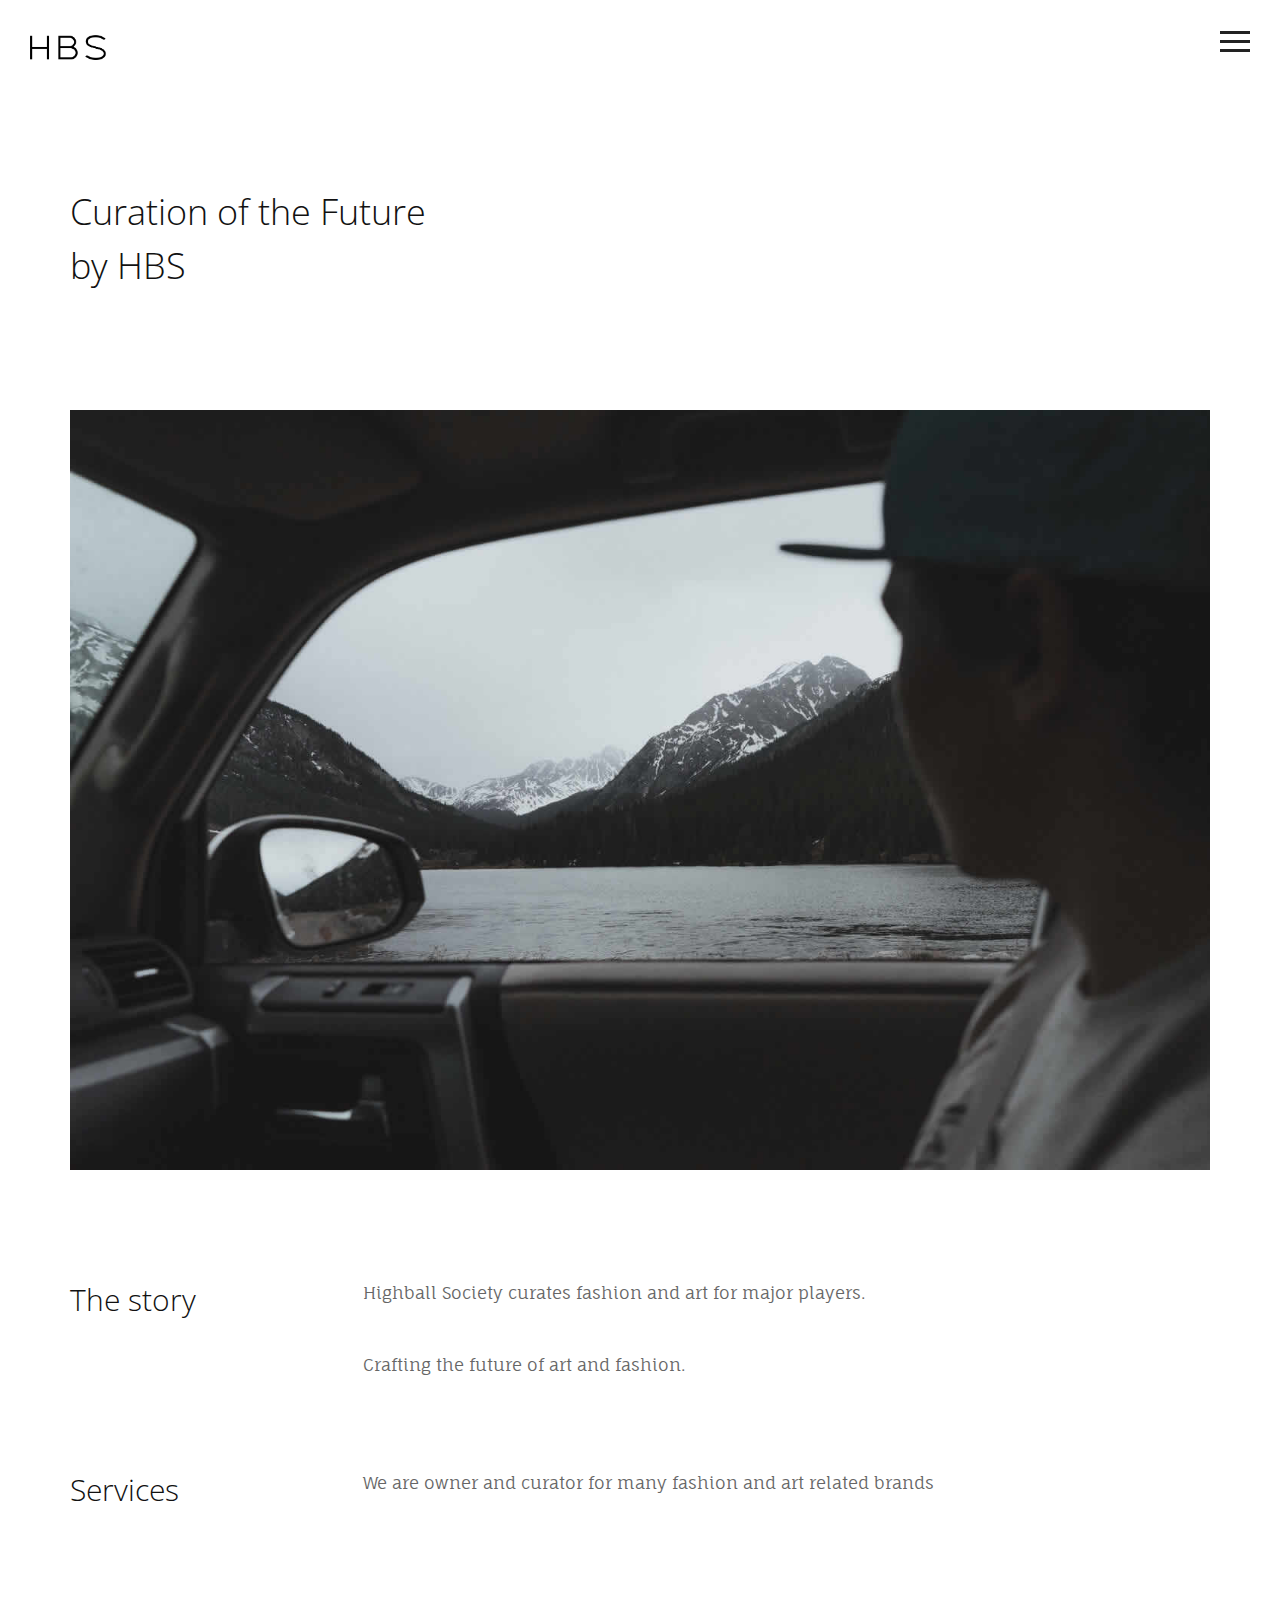
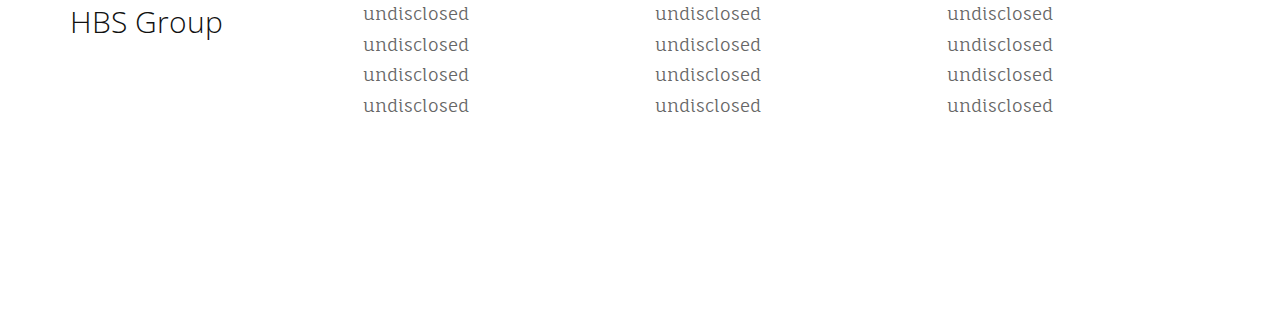
==== about.html @ 87863b19 "Update about.html" ====
<!DOCTYPE html>
<html lang="en">
   <head>
      <meta charset="utf-8">
      <meta http-equiv="X-UA-Compatible" content="IE=edge">
      <meta name="viewport" content="width=device-width, initial-scale=1">
      <meta name="description" content="">
      <meta name="author" content="">
      <title>HBS - Highball Society</title>
      <!-- Css -->
      <link href="css/bootstrap.css" rel="stylesheet">
      <link href="css/style.css" rel="stylesheet">
      <link rel="shortcut icon" type="image/x-icon" href="favicon.ico?">
   </head>
   <body>
      <nav class="navbar navbar-default color-fill navbar-fixed-top">
         <div class="col-md-12">
            <div class="nav">
               <button class="btn-nav">
               <span class="icon-bar top"></span>
               <span class="icon-bar middle"></span>
               <span class="icon-bar bottom"></span>
               </button>
            </div>
            <a class="navbar-brand" href="index.html">
            <img class="logo" src="img/logo.png" alt="logo">
            </a>
            <div class="nav-content hideNav hidden">
               <ul class="nav-list vcenter">
                  <li class="nav-item"><a class="item-anchor" href="index.html">Home</a></li>
                  <li class="nav-item"><a class="item-anchor" href="about.html">About</a></li>
                  <li class="nav-item"><a class="item-anchor" href="portfolio.html">Gallery</a></li>
                  <li class="nav-item"><a class="item-anchor" href="contact.html">Contact</a></li>
               </ul>
            </div>
         </div>
      </nav>
      <section id="about">
         <div class="container">
            <div class="row">
               <div class="col-md-12">
                  <h1>
                     Curation of the Future
                     <br>
                     by HBS
                  </h1>
                  <br>
                  <img class="img-responsive margin-top-45" src="img/4.jpg" alt="me">
               </div>
            </div>
            <br>
            <div class="row margin-top-45">
               <div class="col-md-3">
                  <h2>The story</h2>
               </div>
               <div class="col-md-9">
                  <p>
                     Highball Society curates fashion and art for major players.
                  </p>
                  <br>
                  <p>  
                     Crafting the future of art and fashion.
                  </p>
               </div>
            </div>
            <div class="row margin-top-45">
               <div class="col-md-3">
                  <h2>Services</h2>
               </div>
               <div class="col-md-9">
                  <p>
                     We are owner and curator for many fashion and art related brands
                  </p>
               </div>
            </div>
            <div class="row margin-top-45">
               <div class="col-md-3">
                  <h2>HBS Group</h2>
               </div>
               <div class="col-md-9">
                  <div class="row">
                     <div class="col-md-4">
                        <ul class="list-unstyled">
                           <li>undisclosed</li>
                           <li>undisclosed</li>
                           <li>undisclosed</li>
                           <li>undisclosed</li>
                        </ul>
                     </div>
                     <div class="col-md-4">
                        <ul class="list-unstyled">
                           <li>undisclosed</li>
                           <li>undisclosed</li>
                           <li>undisclosed</li>
                           <li>undisclosed</li>
                        </ul>
                     </div>
                     <div class="col-md-4">
                        <ul class="list-unstyled">
                           <li>undisclosed</li>
                           <li>undisclosed</li>
                           <li>undisclosed</li>
                           <li>undisclosed</li>
                        </ul>
                     </div>
                  </div>
               </div>
            </div>
         </div>
      </section>
      <!-- script -->
      <script src="js/jquery.js"></script>
      <script src="js/bootstrap.min.js"></script>
      <script src="js/modernizr.js"></script>
      <script src="js/script.js"></script>
   </body>
</html>
---- css/style.css ----
@import url(https://fonts.googleapis.com/css?family=Open+Sans:400,300);
@import 'https://fonts.googleapis.com/css?family=Fauna+One';

/*---------- Global Style ----------*/

body {
    color: #222;
    font-family: 'Fauna One', serif;
    font-size: 17px;
    line-height: 1.8!important;
}
html {
    overflow-x: hidden;
}
h1,
h2,
h3,
h4,
h5,
h6 {
    font-family: 'Open Sans', sans-serif;
    font-weight: 200;
    color: #111;
    line-height: 1.5em;
    margin-top: 0;
}
p {
    font-family: 'Fauna One', serif;
    font-weight: 300;
    margin-top: 1px;
}
p,
ul,
li {
    color: #666;
}
section {
    padding-top: 185px;
    padding-bottom: 185px;
}
.no-gutter {
    padding-right: 0;
    padding-left: 0;
}
a,
a:link {
    color: #666;
}
a:hover,
a:focus,
a:visited {
    color: #666;
    text-decoration: none;
}
.vcenter {
    position: relative;
    top: 50%;
    transform: translateY(-50%);
    -webkit-transform: translateY(-50%);
    -ms-transform: translateY(-50%);
}
.fill {
    height: 100vh;
}
.margin-top-05 {
    margin-top: 0.5em;
}
.margin-top-10 {
    margin-top: 1.0em;
}
.margin-top-15 {
    margin-top: 1.5em;
}
.margin-top-20 {
    margin-top: 2.0em;
}
.margin-top-25 {
    margin-top: 2.5em;
}
.margin-top-30 {
    margin-top: 3.0em;
}
.margin-top-35 {
    margin-top: 3.5em;
}
.margin-top-40 {
    margin-top: 4.0em;
}
.margin-top-45 {
    margin-top: 4.5em;
}

/*---------- Navbar ----------*/

.nav {
    position: relative;
    width: auto;
    display: inline-block;
    border: none;
    float: right;
    z-index: 99999;
}
.navbar-fixed-top {
    padding-top: 10px;
}
.navbar-brand {
    padding-top: 25px;
}
.navbar-brand > img {
    max-width: 127px;
    z-index: 9999;
}
@media (max-width: 768px) {
    .navbar-brand {
        padding-left: 0px;
    }
}
.navbar-default {
    background-color: transparent;
    border-color: transparent;
}
.navbar-default.color-fill {
    background-color: #fff;
    border-color: transparent;
}
.btn-nav {
    background: transparent;
    border: none;
    padding: 15px;
    -webkit-transition: all .5s ease;
    -moz-transition: all .5s ease;
    -ms-transition: all .5s ease;
    -o-transition: all .5s ease;
    transition: all .5s ease;
    cursor: pointer;
    z-index: 99999;
}
@media (max-width: 768px) {
    .btn-nav {
        padding: 15px 0;
    }
}
.btn-nav:focus {
    outline: 0;
}
.icon-bar {
    display: block;
    margin: 6px 0;
    width: 30px;
    height: 3px;
    background-color: #222;
}
.icon-bar.inverted {
    background-color: #fff;
}
@media (max-width: 992px) {
    .icon-bar.inverted {
        background-color: #222;
    }
}
.opaque {
    background-color: #fff!important;
}
.btn-nav:hover .icon-bar {
    -webkit-transition: all 1s ease;
    -moz-transition: all 1s ease;
    -ms-transition: all 1s ease;
    -o-transition: all 1s ease;
    transition: all 1s ease;
    background-color: #555;
}
.nav-content {
    position: fixed;
    top: -100%;
    bottom: 0;
    left: 0;
    right: 0;
    background-color: rgba(255, 255, 255, 1);
    display: block;
    height: 100%;
    z-index: 9;
}
.nav-list {
    list-style: none;
    padding: 0;
    position: relative;
}
.item-anchor {
    color: #fff;
    font-size: 30px;
    font-weight: 100;
    position: relative;
    text-decoration: none;
    padding: 10px;
}
.item-anchor:hover,
.item-anchor:focus {
    color: #ffffff;
    -webkit-transition: all 1s ease;
    -moz-transition: all 1s ease;
    -ms-transition: all 1s ease;
    -o-transition: all 1s ease;
    transition: all 1s ease;
}
.item-anchor:hover:after,
.item-anchor:focus:after {
    width: 100%;
    background: #f7f7f7;
    -webkit-transition: all 1s ease;
    -moz-transition: all 1s ease;
    -ms-transition: all 1s ease;
    -o-transition: all 1s ease;
    transition: all 1s ease;
}
.nav-item {
    font-family: 'Open Sans', sans-serif;
    margin: 10px auto;
    text-align: center;
    color: #222;
}
.nav-item a:link,
.nav-item a:hover,
.nav-item a:focus {
    color: #222;
}
.nav-item a:hover,
.nav-item a:focus {
    border-bottom: 2px solid #222;
}
.animated {
    display: block;
    margin: 0 auto;
}
.animated:hover .icon-bar,
.animated:focus .icon-bar {
    background-color: #fff;
}
.animated:focus {
    cursor: pointer;
    z-index: 9999;
}
.middle {
    margin: 0 auto;
}
.icon-bar {
    -webkit-transition: all .7s ease;
    -moz-transition: all .7s ease;
    -ms-transition: all .7s ease;
    -o-transition: all .7s ease;
    transition: all .7s ease;
    z-index: 999999;
}
.animated .icon-bar {
    z-index: 999999;
    background-color: #222!important;
}
.animated .top {
    -webkit-transform: translateY(7px) rotateZ(45deg);
    -moz-transform: translateY(7px) rotateZ(45deg);
    -ms-transform: translateY(7px) rotateZ(45deg);
    -o-transform: translateY(7px) rotateZ(45deg);
    transform: translateY(7px) rotateZ(45deg);
}
.animated .bottom {
    -webkit-transform: translateY(-11px) rotateZ(-45deg);
    -moz-transform: translateY(-11px) rotateZ(-45deg);
    -ms-transform: translateY(-11px) rotateZ(-45deg);
    -o-transform: translateY(-11px) rotateZ(-45deg);
    transform: translateY(-11px) rotateZ(-45deg);
}
.animated .middle {
    width: 0;
}
@keyframes showNav {
    from {
        top: -100%;
    }
    to {
        top: 0;
    }
}
@-webkit-keyframes showNav {
    from {
        top: -100%;
    }
    to {
        top: 0;
    }
}
@-moz-keyframes showNav {
    from {
        top: -100%;
    }
    to {
        top: 0;
    }
}
@-o-keyframes showNav {
    from {
        top: -100%;
    }
    to {
        top: 0;
    }
}
.showNav {
    -webkit-animation: showNav 1s ease forwards;
    -moz-animation: showNav 1s ease forwards;
    -o-animation: showNav 1s ease forwards;
    animation: showNav 1s ease forwards;
}
@keyframes hideNav {
    from {
        top: 0;
    }
    to {
        top: -100%;
    }
}
@-webkit-keyframes hideNav {
    from {
        top: 0;
    }
    to {
        top: -100%;
    }
}
@-moz-keyframes hideNav {
    from {
        top: 0;
    }
    to {
        top: -100%;
    }
}
@-o-keyframes hideNav {
    from {
        top: 0;
    }
    to {
        top: -100%;
    }
}
.hideNav {
    -webkit-animation: hideNav 1s ease forwards;
    -moz-animation: hideNav 1s ease forwards;
    -o-animation: hideNav 1s ease forwards;
    animation: hideNav 1s ease forwards;
}
.hidden {
    display: none;
}

/*---------- Menu Icon Animation ----------*/

.navbar-toggle * {
    -ms-transition: all 0.4s ease;
    -webkit-transition: all 0.4s ease;
    -moz-transition: all 0.4s ease;
    -o-transition: all 0.4s ease;
    transition: all 0.4s ease;
}
.navbar-toggle {
    border: medium none;
    border-radius: 0;
    color: #fff;
    cursor: pointer;
    height: 50px;
    padding: 16px;
    width: 50px;
    float: right;
    margin-top: 0px;
    margin-bottom: 0px;
}
.navbar-default .navbar-toggle:hover,
.navbar-default .navbar-toggle:focus {
    background-color: #fff;
}
.navbar-default .navbar-toggle,
.navbar-default .navbar-collapse,
.navbar-default .navbar-form {
    border-color: #fff;
}
.navbar-toggle span {
    width: 25px;
    height: 3px;
    margin-bottom: 5px;
    background-color: #222;
    display: block;
}
.navbar-toggle span.bar1 {
    -ms-transform: rotate(45deg);
    -webkit-transform: rotate(45deg);
    -moz-transform: rotate(45deg);
    -o-transform: rotate(45deg);
    transform: rotate(45deg);
    -ms-transform-origin: 1px 3px;
    -webkit-transform-origin: 1px 3px;
    -moz-transform-origin: 1px 3px;
    -o-transform-origin: 1px 3px;
    transform-origin: 1px 3px;
    width: 31px;
}
.navbar-toggle span.bar2 {
    -ms-transform: rotate(-360deg) scale(0);
    -webkit-transform: rotate(-360deg) scale(0);
    -moz-transform: rotate(-360deg) scale(0);
    -o-transform: rotate(-360deg) scale(0);
    transform: rotate(-360deg) scale(0);
}
.navbar-toggle span.bar3 {
    -ms-transform: rotate(-45deg);
    -webkit-transform: rotate(-45deg);
    transform: rotate(-45deg);
    -ms-transform-origin: 8px 2px;
    -webkit-transform-origin: 8px 2px;
    transform-origin: 8px 2px;
    width: 31px;
}
.navbar-toggle.collapsed span.bar1,
.navbar-toggle.collapsed span.bar2,
.navbar-toggle.collapsed span.bar3,
.navbar-toggle.collapsed span.bar4 {
    -ms-transform: none;
    -webkit-transform: none;
    transform: none;
    width: 30px;
}

/*---------- Header ----------*/

#header {
    height: 50%;
    margin: 0 auto;
    position: relative;
    color: #fff;
    text-align: center;
    background-size: cover;
}
#headslide {
    position: relative;
}
#headslide .img-responsive,
#headslide .thumbnail > img,
#headslide .thumbnail a > img,
#headslide .carousel-inner > .item > img,
#headslide .carousel-inner > .item > a > img {
    height: 100vh;
    max-width: none;
    object-fit: cover;
    width: 100%;
}
#header h1,
#header p {
    color: #fff;
}
#header h1 {
    font-size: 3.5em;
}
#header p {
    font-size: 1.5em;
}

/*---------- Portfolio ----------*/

#portfolio {
    padding-top: 185px;
}
.background-image-holder {
    background-attachment: scroll;
    background-clip: border-box;
    background-origin: padding-box;
    background-position: 50% 50% !important;
    background-repeat: repeat;
    background-size: cover !important;
    height: 100%;
    left: 0;
    top: 0;
    transition: all 0.3s ease 0s;
    width: 100%;
    z-index: 1;
}
.background-image {
    height: 100%;
    width: 100%;
    object-fit: cover;
}
.square-thumbs li {
    height: 285px;
}
.lightbox-grid li {
    padding: 8px;
    float: left;
    opacity: 1;
    transition: all 0.3s ease 0s;
}
@media (max-width: 992px) {
    .lightbox-grid li  {
        padding: 8px 0;
    }
}
.lightbox-grid,
.lightbox-grid ul,
.lightbox-grid li {
    overflow: hidden;
    position: relative;
}
.portfolio-sorting {
    padding-left: 15px;
    font-family: 'Open Sans', sans-serif;
}
.portfolio-sorting li a:hover,
.portfolio-sorting li a.active {
    border-bottom: 2px solid #222;
}
.portfolio-item {
    margin-bottom: 30px;
}
.item {
    height: 100vh;
}
.item img {
    width: 100%;
    height: 100vh!important;
    object-fit: cover;
}
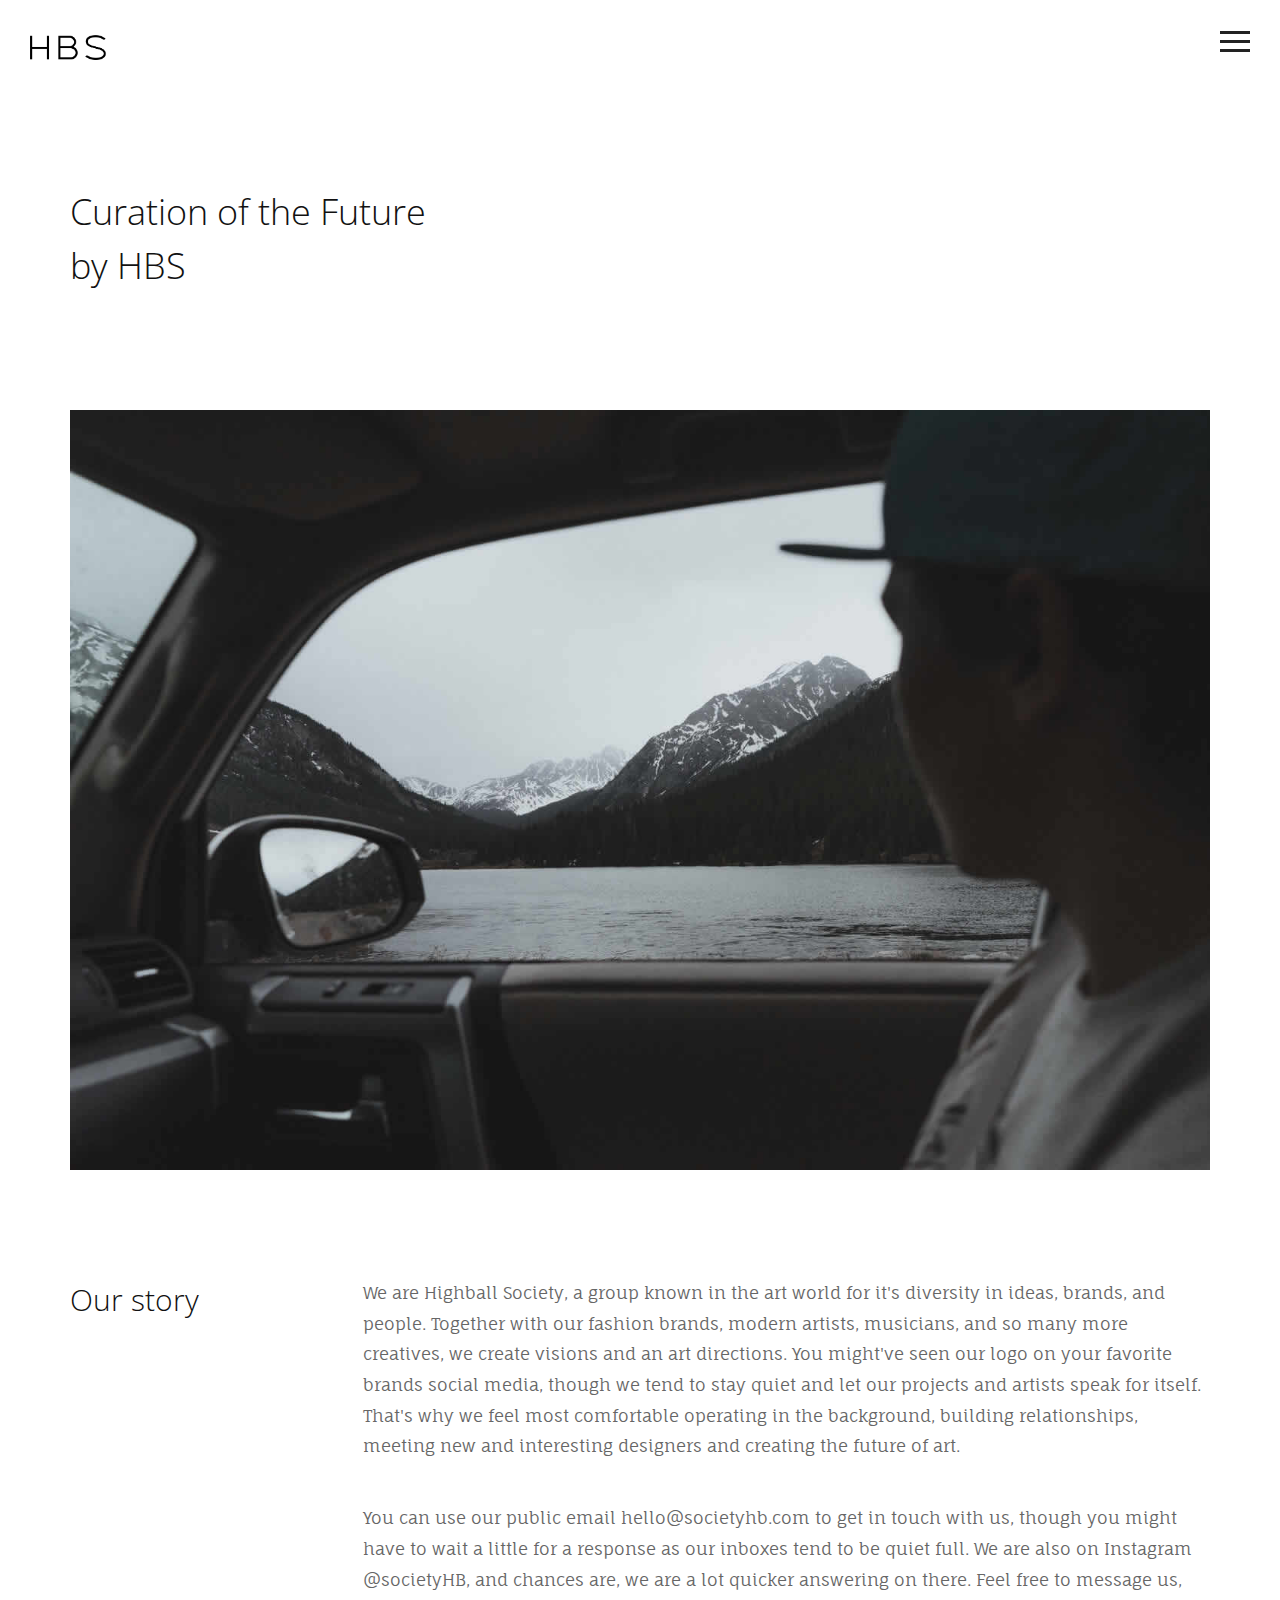
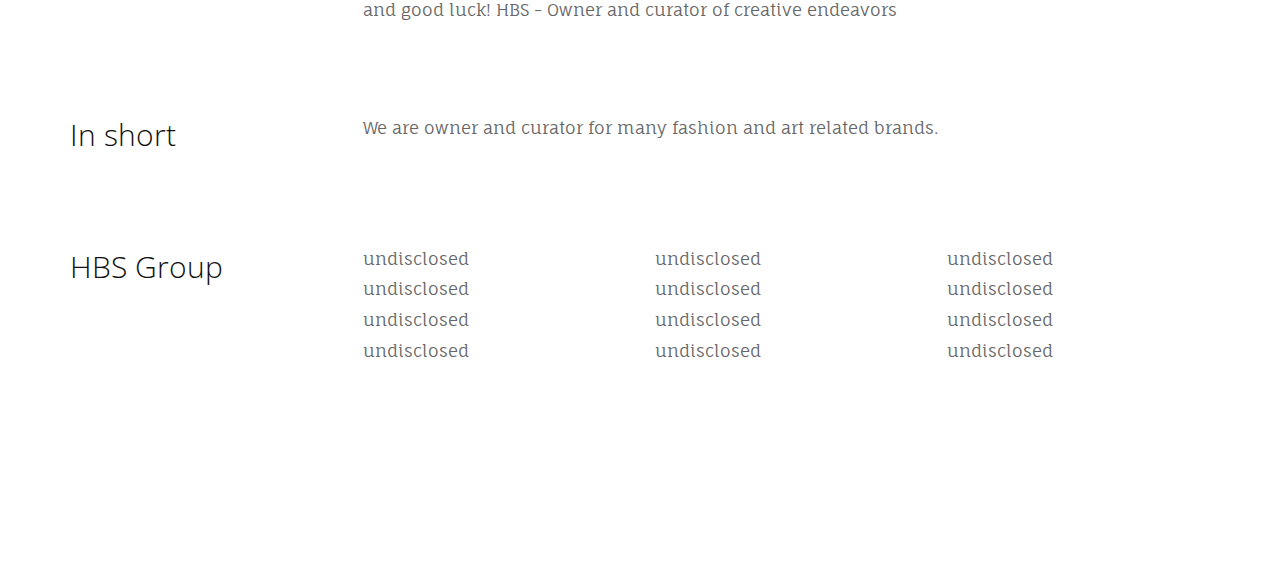
==== commit a9c920c0: "Update about.html" ====
--- a/about.html
+++ b/about.html
@@ -51,25 +51,36 @@
             <br>
             <div class="row margin-top-45">
                <div class="col-md-3">
-                  <h2>The story</h2>
+                  <h2>Our story</h2>
                </div>
                <div class="col-md-9">
                   <p>
-                     Highball Society curates fashion and art for major players.
+                     We are Highball Society, a group known in the art world for it's diversity in ideas, brands, and people.
+Together with our fashion brands, modern artists, musicians, and so many more creatives, we create visions and an art directions.
+
+You might've seen our logo on your favorite brands social media, though we tend to stay quiet and let our projects and artists speak for itself.
+That's why we feel most comfortable operating in the background, building relationships, meeting new and interesting designers and creating the future of art.
+
+
                   </p>
                   <br>
                   <p>  
-                     Crafting the future of art and fashion.
+                     You can use our public email hello@societyhb.com to get in touch with us, though you might have to wait a little for a response as our inboxes tend to be quiet full.
+We are also on Instagram @societyHB, and chances are, we are a lot quicker answering on there.
+
+Feel free to message us, and good luck!
+HBS - Owner and curator of creative endeavors
+
                   </p>
                </div>
             </div>
             <div class="row margin-top-45">
                <div class="col-md-3">
-                  <h2>Services</h2>
+                  <h2>In short</h2>
                </div>
                <div class="col-md-9">
                   <p>
-                     We are owner and curator for many fashion and art related brands
+                     We are owner and curator for many fashion and art related brands.
                   </p>
                </div>
             </div>
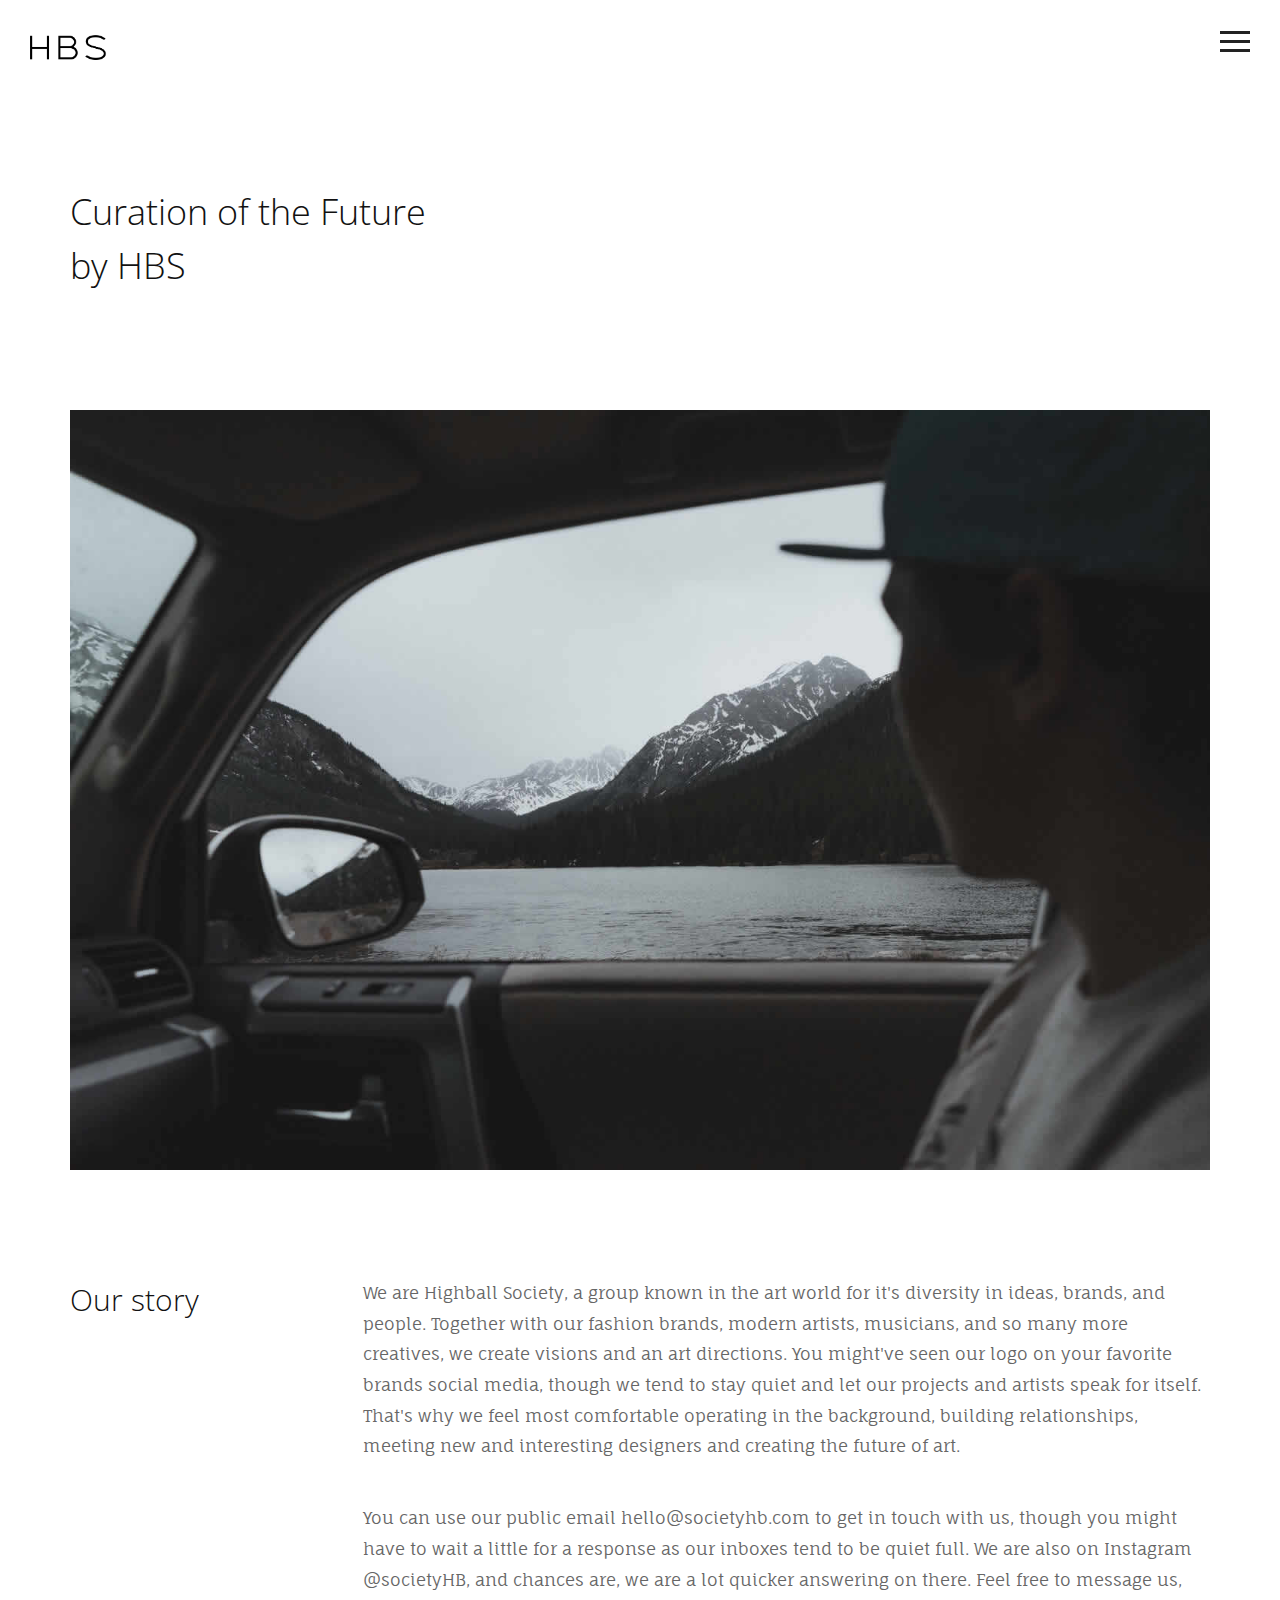
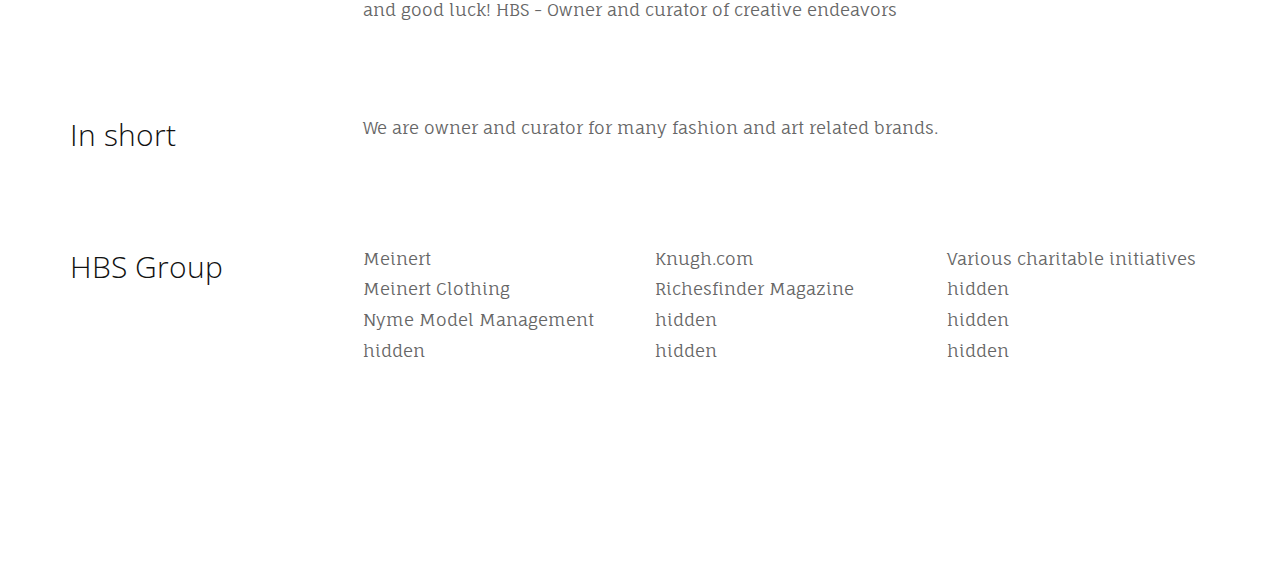
==== commit 3b1c4d58: "Update about.html" ====
--- a/about.html
+++ b/about.html
@@ -27,10 +27,12 @@
             </a>
             <div class="nav-content hideNav hidden">
                <ul class="nav-list vcenter">
-                  <li class="nav-item"><a class="item-anchor" href="index.html">Home</a></li>
-                  <li class="nav-item"><a class="item-anchor" href="about.html">About</a></li>
-                  <li class="nav-item"><a class="item-anchor" href="portfolio.html">Gallery</a></li>
-                  <li class="nav-item"><a class="item-anchor" href="contact.html">Contact</a></li>
+                  <li class="nav-item"><a class="item-anchor" href="index">Home</a></li>
+                  <li class="nav-item"><a class="item-anchor" href="about">About</a></li>
+                  <li class="nav-item"><a class="item-anchor" href="portfolio">Gallery</a></li>
+                  <li class="nav-item"><a class="item-anchor" href="contact">Contact</a></li>
+                  <li class="nav-item"><a class="item-anchor" href="legal">Legal</a></li>
+                  <li class="nav-item"><a class="item-anchor" href="privacy">Privacy</a></li>
                </ul>
             </div>
          </div>
@@ -92,26 +94,26 @@
                   <div class="row">
                      <div class="col-md-4">
                         <ul class="list-unstyled">
-                           <li>undisclosed</li>
-                           <li>undisclosed</li>
-                           <li>undisclosed</li>
-                           <li>undisclosed</li>
+                           <li>Meinert</li>
+                           <li>Meinert Clothing</li>
+                           <li>Nyme Model Management</li>
+                           <li>hidden</li>
                         </ul>
                      </div>
                      <div class="col-md-4">
                         <ul class="list-unstyled">
-                           <li>undisclosed</li>
-                           <li>undisclosed</li>
-                           <li>undisclosed</li>
-                           <li>undisclosed</li>
+                           <li>Knugh.com</li>
+                           <li>Richesfinder Magazine</li>
+                           <li>hidden</li>
+                           <li>hidden</li>
                         </ul>
                      </div>
                      <div class="col-md-4">
                         <ul class="list-unstyled">
-                           <li>undisclosed</li>
-                           <li>undisclosed</li>
-                           <li>undisclosed</li>
-                           <li>undisclosed</li>
+                           <li>Various charitable initiatives</li>
+                           <li>hidden</li>
+                           <li>hidden</li>
+                           <li>hidden</li>
                         </ul>
                      </div>
                   </div>
--- a/css/style.css
+++ b/css/style.css
@@ -89,6 +89,7 @@
 .margin-top-45 {
     margin-top: 4.5em;
 }
+
 
 /*---------- Navbar ----------*/
 
@@ -523,4 +524,4 @@
     width: 100%;
     height: 100vh!important;
     object-fit: cover;
-}+}
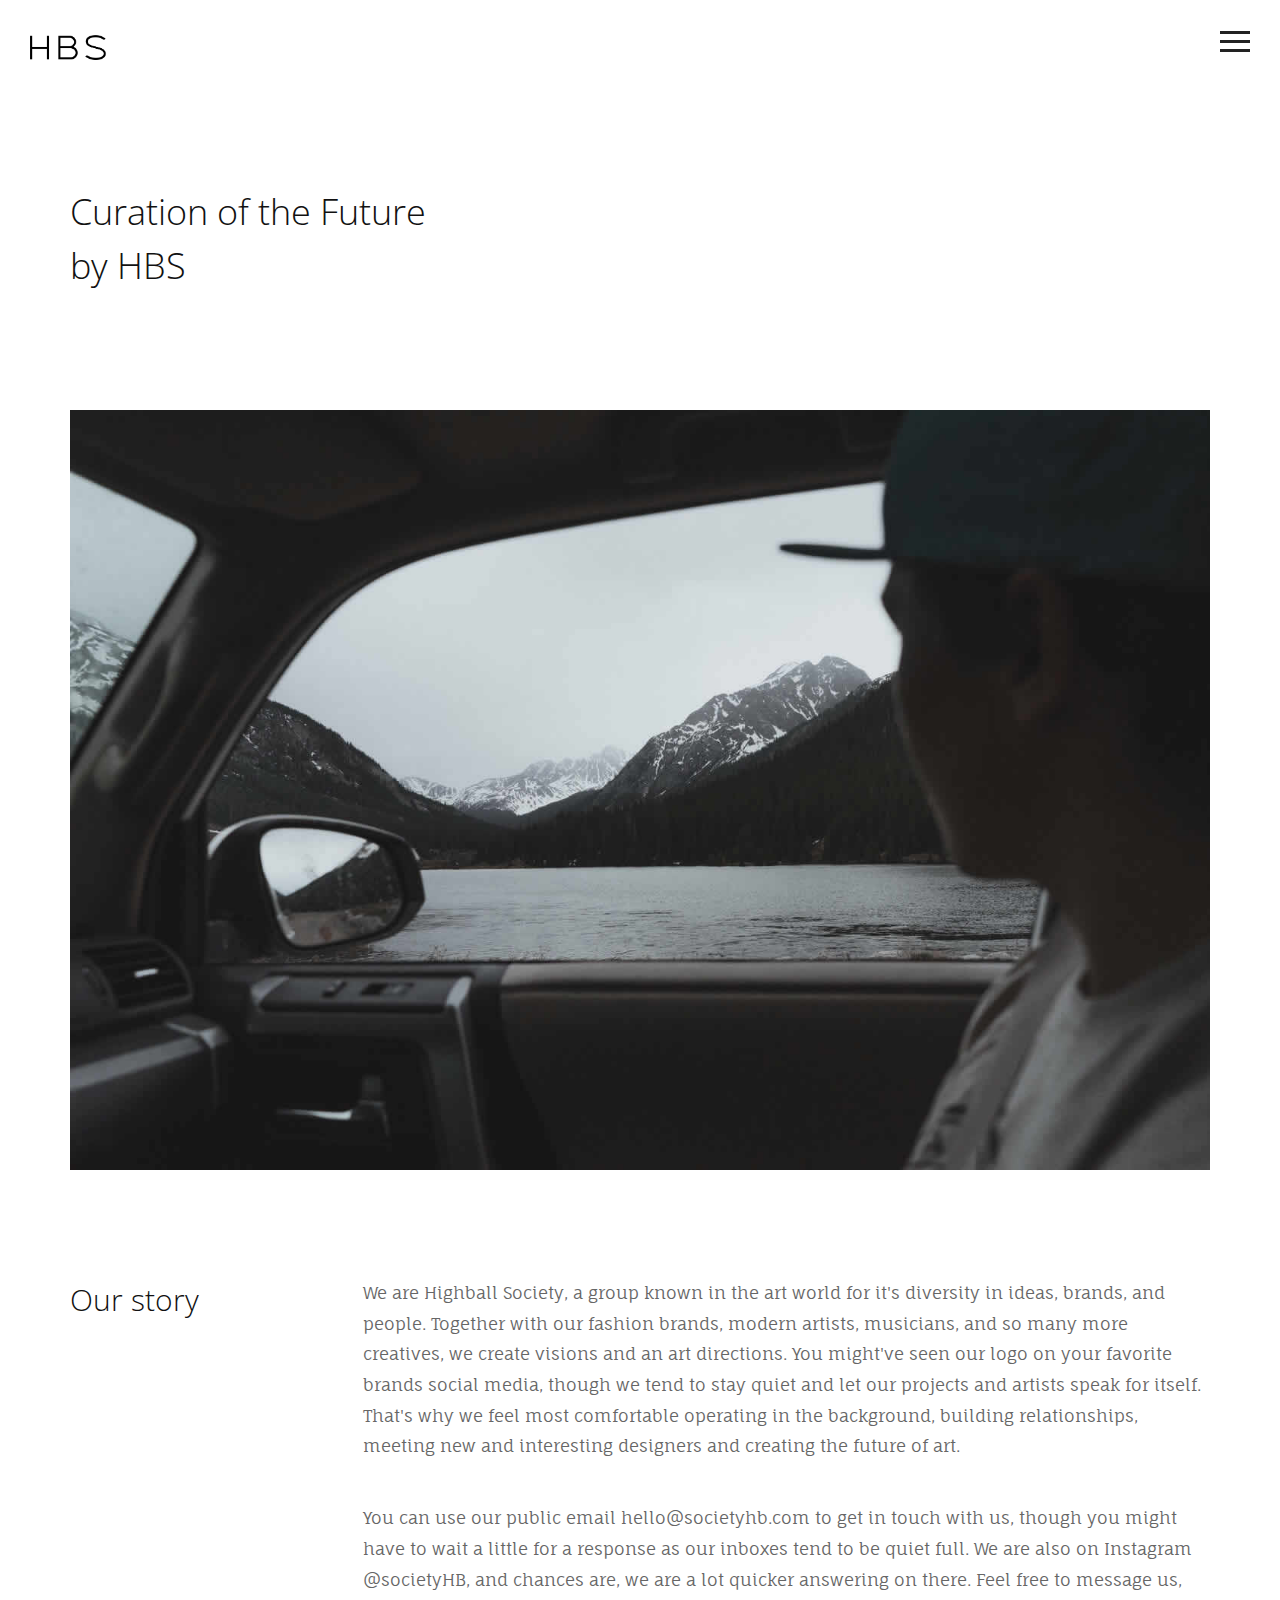
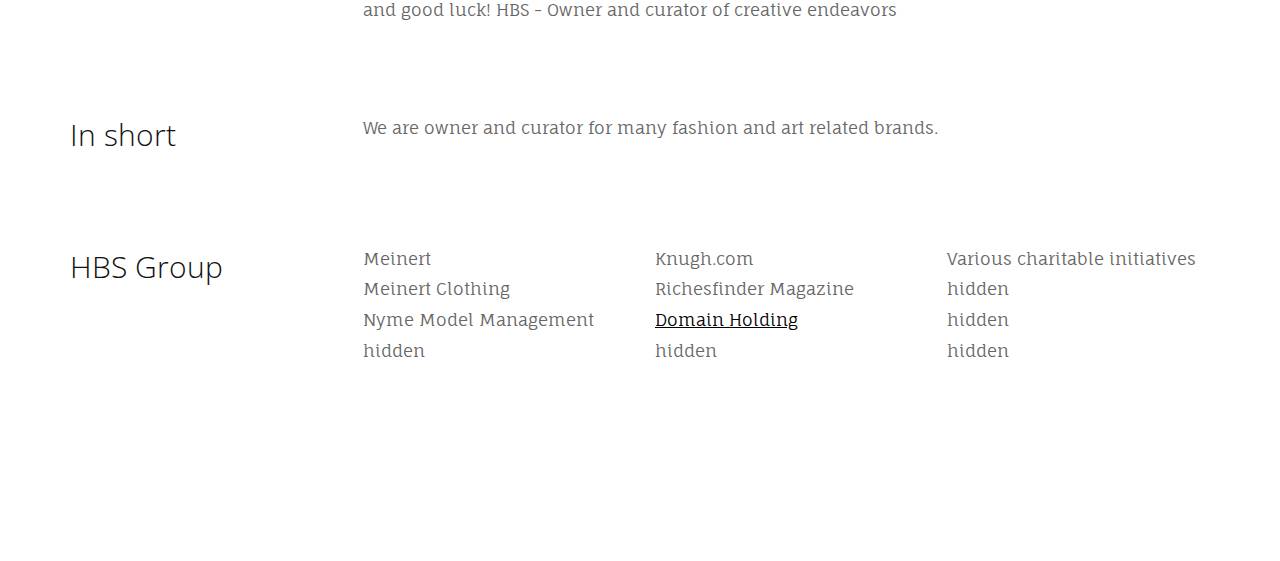
==== commit 1e19791a: "Update about.html" ====
--- a/about.html
+++ b/about.html
@@ -1,5 +1,6 @@
 <!DOCTYPE html>
 <html lang="en">
+      <link rel="stylesheet" type="text/css" href="https://cdn.wpcc.io/lib/1.0.2/cookieconsent.min.css"/><script src="https://cdn.wpcc.io/lib/1.0.2/cookieconsent.min.js"></script><script>window.addEventListener("load", function(){window.wpcc.init({"colors":{"popup":{"background":"#ffffff","text":"#000000","border":"#000000"},"button":{"background":"#000000","text":"#ffffff"}},"corners":"large","padding":"none","transparency":"5","content":{"href":"https://www.privacypolicies.com/agreement/view/54721b43a40f48b7ff5078dd3b9b8d0c"}})});</script>
    <head>
       <meta charset="utf-8">
       <meta http-equiv="X-UA-Compatible" content="IE=edge">
@@ -11,6 +12,29 @@
       <link href="css/bootstrap.css" rel="stylesheet">
       <link href="css/style.css" rel="stylesheet">
       <link rel="shortcut icon" type="image/x-icon" href="favicon.ico?">
+      
+      <style>
+        a:link {
+  color: black;
+  background-color: transparent;
+  text-decoration: underline;
+}
+        a:visited {
+          color: black;
+          background-color: transparent;
+          text-decoration: none;
+        }
+        a:hover {
+          color: red;
+          background-color: transparent;
+          text-decoration: none;
+        }
+        a:active {
+          color: black;
+          background-color: transparent;
+          text-decoration: none;
+        }
+        </style>
    </head>
    <body>
       <nav class="navbar navbar-default color-fill navbar-fixed-top">
@@ -104,7 +128,8 @@
                         <ul class="list-unstyled">
                            <li>Knugh.com</li>
                            <li>Richesfinder Magazine</li>
-                           <li>hidden</li>
+                           <li><a href="https://www.societyhb.com/domains">Domain Holding</a>
+</li>
                            <li>hidden</li>
                         </ul>
                      </div>
